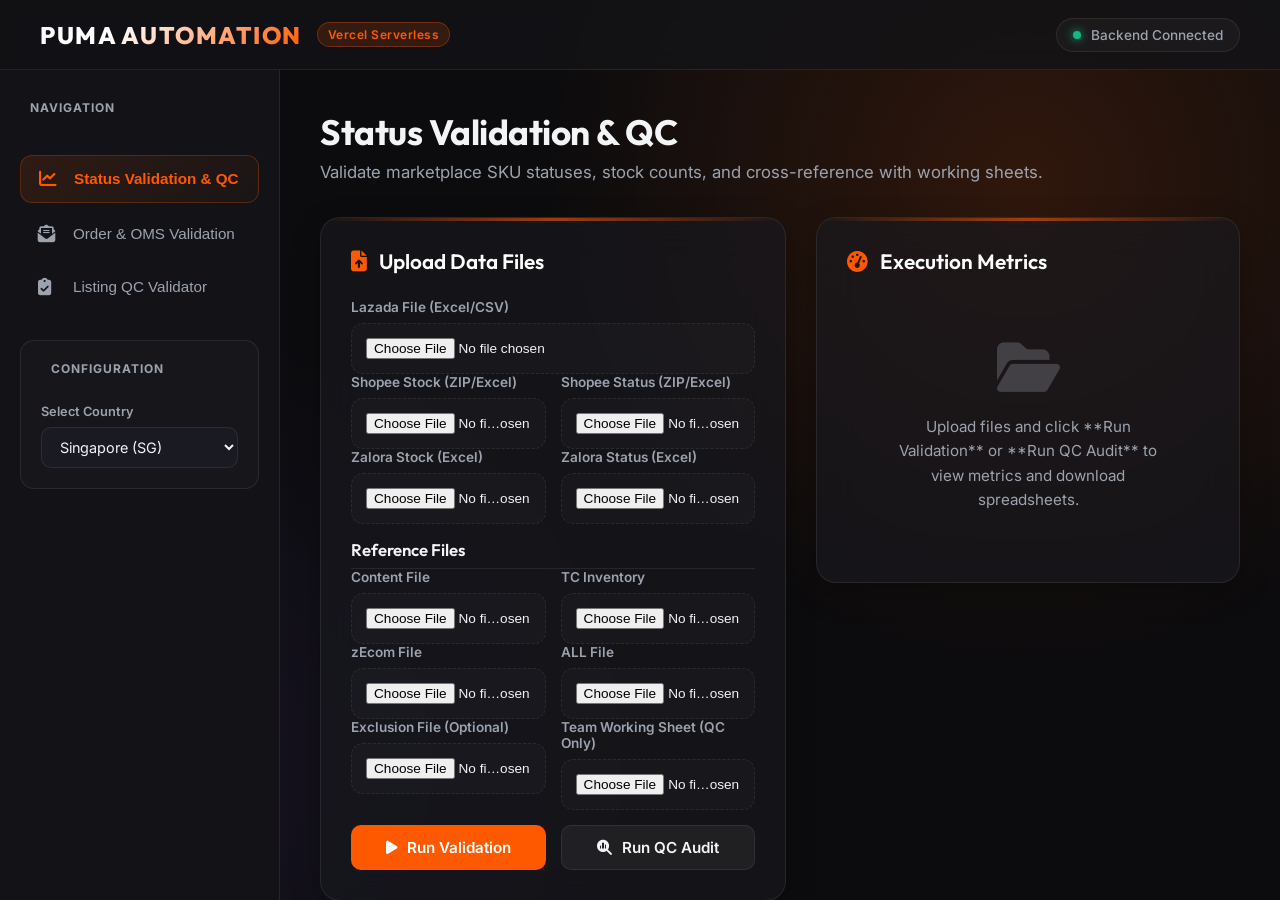
==== public/index.html @ 1d5748f5 "Add files via upload" ====
<!DOCTYPE html>
<html lang="en">
<head>
    <meta charset="UTF-8">
    <meta name="viewport" content="width=device-width, initial-scale=1.0">
    <title>PUMA Automation Suite</title>
    <link rel="stylesheet" href="styles.css">
    <link href="https://fonts.googleapis.com/css2?family=Inter:wght@300;400;500;600;700;800&family=Outfit:wght@400;500;600;700;800&display=swap" rel="stylesheet">
    <link rel="stylesheet" href="https://cdnjs.cloudflare.com/ajax/libs/font-awesome/6.4.0/css/all.min.css">
</head>
<body>
    <div class="glass-bg"></div>
    
    <!-- Top Header -->
    <header class="main-header">
        <div class="logo-area">
            <span class="logo-text">PUMA AUTOMATION</span>
            <span class="badge">Vercel Serverless</span>
        </div>
        <div class="header-status">
            <span class="status-indicator online"></span>
            <span class="status-text">Backend Connected</span>
        </div>
    </header>

    <!-- App Container -->
    <div class="app-container">
        
        <!-- Sidebar Navigation -->
        <aside class="sidebar">
            <div class="sidebar-section-title">Navigation</div>
            <nav class="nav-tabs">
                <button class="nav-btn active" data-tab="status-validation-tab">
                    <i class="fa-solid fa-chart-line"></i>
                    <span>Status Validation & QC</span>
                </button>
                <button class="nav-btn" data-tab="order-validation-tab">
                    <i class="fa-solid fa-envelope-open-text"></i>
                    <span>Order & OMS Validation</span>
                </button>
                <button class="nav-btn" data-tab="listing-qc-tab">
                    <i class="fa-solid fa-clipboard-check"></i>
                    <span>Listing QC Validator</span>
                </button>
            </nav>
            
            <!-- Sidebar configs contextually inserted by JS -->
            <div class="sidebar-context" id="sidebar-context-area">
                <!-- Status Validation Sidebar Config -->
                <div class="context-panel" id="status-validation-config">
                    <div class="sidebar-section-title">Configuration</div>
                    <div class="form-group">
                        <label for="status-country">Select Country</label>
                        <select id="status-country" class="form-select">
                            <option value="SG">Singapore (SG)</option>
                            <option value="MY">Malaysia (MY)</option>
                            <option value="PH">Philippines (PH)</option>
                        </select>
                    </div>
                </div>

                <!-- Order Validation Sidebar Config -->
                <div class="context-panel hidden" id="order-validation-config">
                    <div class="sidebar-section-title">Configuration</div>
                    <div class="form-group">
                        <label>SLA Report Source</label>
                        <div class="radio-group">
                            <label class="radio-label">
                                <input type="radio" name="pending_source" value="Upload File" checked>
                                <span>Upload File</span>
                            </label>
                            <label class="radio-label">
                                <input type="radio" name="pending_source" value="Google Sheet Link">
                                <span>Google Sheet URL</span>
                            </label>
                        </div>
                    </div>
                    <div class="form-group hidden" id="gsheet-url-group">
                        <label for="order-gsheet-url">Google Sheet URL</label>
                        <input type="text" id="order-gsheet-url" class="form-input" placeholder="https://docs.google.com/spreadsheets/d/...">
                    </div>
                </div>

                <!-- Listing QC Sidebar Config -->
                <div class="context-panel hidden" id="listing-qc-config">
                    <div class="sidebar-section-title">Configuration</div>
                    <div class="form-group">
                        <label for="lqc-channel">Marketplace Channel</label>
                        <select id="lqc-channel" class="form-select">
                            <option value="Shopee PH">Shopee PH</option>
                            <option value="Lazada SG">Lazada SG</option>
                            <option value="Lazada MY">Lazada MY</option>
                            <option value="Lazada PH">Lazada PH</option>
                            <option value="Shopee SG">Shopee SG</option>
                            <option value="Shopee MY">Shopee MY</option>
                            <option value="Zalora SG">Zalora SG</option>
                            <option value="Zalora MY">Zalora MY</option>
                            <option value="Zalora PH">Zalora PH</option>
                            <option value="TikTok MY">TikTok MY</option>
                        </select>
                    </div>
                    <div class="form-group">
                        <label for="lqc-stage">QC Process Stage</label>
                        <select id="lqc-stage" class="form-select">
                            <option value="Internal QC">Internal QC</option>
                            <option value="Post QC">Post QC</option>
                        </select>
                    </div>
                </div>
            </div>
        </aside>

        <!-- Main Display Content Area -->
        <main class="main-content">
            
            <!-- ================= STATUS VALIDATION TAB ================= -->
            <section class="tab-content" id="status-validation-tab">
                <div class="page-header">
                    <h1>Status Validation & QC</h1>
                    <p>Validate marketplace SKU statuses, stock counts, and cross-reference with working sheets.</p>
                </div>
                
                <div class="card-grid">
                    <!-- Column 1: File Uploaders -->
                    <div class="glass-card">
                        <h2 class="card-title"><i class="fa-solid fa-file-arrow-up"></i> Upload Data Files</h2>
                        <form id="status-val-form" class="upload-form">
                            <!-- Lazada -->
                            <div class="file-uploader-box">
                                <label class="file-label">Lazada File (Excel/CSV)</label>
                                <input type="file" id="sv-laz" class="file-input">
                            </div>
                            
                            <!-- Shopee -->
                            <div class="file-uploader-grid">
                                <div class="file-uploader-box">
                                    <label class="file-label">Shopee Stock (ZIP/Excel)</label>
                                    <input type="file" id="sv-sh-stk" class="file-input">
                                </div>
                                <div class="file-uploader-box">
                                    <label class="file-label">Shopee Status (ZIP/Excel)</label>
                                    <input type="file" id="sv-sh-sts" class="file-input">
                                </div>
                            </div>

                            <!-- Zalora -->
                            <div class="file-uploader-grid">
                                <div class="file-uploader-box">
                                    <label class="file-label">Zalora Stock (Excel)</label>
                                    <input type="file" id="sv-zal-stk" class="file-input">
                                </div>
                                <div class="file-uploader-box">
                                    <label class="file-label">Zalora Status (Excel)</label>
                                    <input type="file" id="sv-zal-sts" class="file-input">
                                </div>
                            </div>

                            <!-- TikTok (Only displayed if MY selected, handled by JS) -->
                            <div class="file-uploader-grid hidden" id="sv-tiktok-uploaders">
                                <div class="file-uploader-box">
                                    <label class="file-label">TikTok Active (Excel)</label>
                                    <input type="file" id="sv-tt-act" class="file-input">
                                </div>
                                <div class="file-uploader-box">
                                    <label class="file-label">TikTok Inactive (Excel)</label>
                                    <input type="file" id="sv-tt-ina" class="file-input">
                                </div>
                            </div>

                            <!-- Reference Files -->
                            <h3 class="section-subtitle">Reference Files</h3>
                            <div class="file-uploader-grid">
                                <div class="file-uploader-box">
                                    <label class="file-label">Content File</label>
                                    <input type="file" id="sv-cnt" class="file-input">
                                </div>
                                <div class="file-uploader-box">
                                    <label class="file-label">TC Inventory</label>
                                    <input type="file" id="sv-tc" class="file-input">
                                </div>
                            </div>
                            <div class="file-uploader-grid">
                                <div class="file-uploader-box">
                                    <label class="file-label">zEcom File</label>
                                    <input type="file" id="sv-zec" class="file-input">
                                </div>
                                <div class="file-uploader-box">
                                    <label class="file-label">ALL File</label>
                                    <input type="file" id="sv-alf" class="file-input">
                                </div>
                            </div>
                            <div class="file-uploader-grid">
                                <div class="file-uploader-box">
                                    <label class="file-label">Exclusion File (Optional)</label>
                                    <input type="file" id="sv-excl" class="file-input">
                                </div>
                                <div class="file-uploader-box">
                                    <label class="file-label">Team Working Sheet (QC Only)</label>
                                    <input type="file" id="sv-working" class="file-input">
                                </div>
                            </div>

                            <!-- Action Buttons -->
                            <div class="action-btn-row">
                                <button type="button" id="sv-run-validation-btn" class="btn primary-btn"><i class="fa-solid fa-play"></i> Run Validation</button>
                                <button type="button" id="sv-run-qc-btn" class="btn secondary-btn"><i class="fa-solid fa-magnifying-glass-chart"></i> Run QC Audit</button>
                            </div>
                        </form>
                    </div>

                    <!-- Column 2: Dashboard Results -->
                    <div class="glass-card flex-column">
                        <h2 class="card-title"><i class="fa-solid fa-gauge-high"></i> Execution Metrics</h2>
                        
                        <!-- Initial Info -->
                        <div id="sv-initial-info" class="empty-state">
                            <i class="fa-solid fa-folder-open empty-icon"></i>
                            <p>Upload files and click **Run Validation** or **Run QC Audit** to view metrics and download spreadsheets.</p>
                        </div>

                        <!-- Loading Indicator -->
                        <div id="sv-loading" class="loading-state hidden">
                            <div class="spinner"></div>
                            <p id="sv-loading-msg">Processing data and generating report...</p>
                            <span class="warning-tip">Takes up to 15s depending on file sizes.</span>
                        </div>

                        <!-- Metrics Content (Status Validation) -->
                        <div id="sv-metrics-results" class="hidden">
                            <div class="metrics-grid">
                                <div class="metric-card metric-total">
                                    <div class="metric-title">Total SKUs Checked</div>
                                    <div class="metric-value" id="sv-val-total">0</div>
                                </div>
                                <div class="metric-card metric-passed">
                                    <div class="metric-title">Active SKUs</div>
                                    <div class="metric-value" id="sv-val-active">0</div>
                                </div>
                                <div class="metric-card metric-mismatch">
                                    <div class="metric-title">Inactive SKUs</div>
                                    <div class="metric-value" id="sv-val-inactive">0</div>
                                </div>
                                <div class="metric-card metric-warnings">
                                    <div class="metric-title">True Checks</div>
                                    <div class="metric-value" id="sv-val-true">0</div>
                                </div>
                            </div>
                            
                            <div class="download-box">
                                <h3 class="box-title">Validation Output Ready</h3>
                                <button id="sv-download-report-btn" class="btn download-btn"><i class="fa-solid fa-file-excel"></i> Download Excel Report</button>
                            </div>
                            
                            <h3 class="section-subtitle">Dataset Preview (First 15 Rows)</h3>
                            <div class="table-container">
                                <table class="data-table" id="sv-preview-table">
                                    <!-- Populated by JS -->
                                </table>
                            </div>
                        </div>

                        <!-- Metrics Content (QC Audit) -->
                        <div id="sv-qc-results" class="hidden">
                            <div class="metrics-grid">
                                <div class="metric-card metric-total">
                                    <div class="metric-title">Rows Audited</div>
                                    <div class="metric-value" id="sv-qc-total">0</div>
                                </div>
                                <div class="metric-card metric-mismatch">
                                    <div class="metric-title">Mismatches</div>
                                    <div class="metric-value" id="sv-qc-mismatch">0</div>
                                </div>
                                <div class="metric-card metric-warnings">
                                    <div class="metric-title">Missing Rows</div>
                                    <div class="metric-value" id="sv-qc-missing">0</div>
                                </div>
                                <div class="metric-card metric-passed">
                                    <div class="metric-title">Extra Rows</div>
                                    <div class="metric-value" id="sv-qc-extra">0</div>
                                </div>
                            </div>

                            <div class="download-box">
                                <h3 class="box-title">QC Audit Report Output</h3>
                                <button id="sv-download-qc-btn" class="btn download-btn"><i class="fa-solid fa-file-excel"></i> Download QC Audit Report</button>
                            </div>

                            <div id="qc-alert-area"></div>
                        </div>
                    </div>
                </div>
            </section>

            <!-- ================= ORDER & OMS VALIDATION TAB ================= -->
            <section class="tab-content hidden" id="order-validation-tab">
                <div class="page-header">
                    <h1>Order Pending SLA & OMS Validation</h1>
                    <p>Cross-check daily SLA reports against TC Inventory and OMS Sales files. Email discrepancies directly to sellers.</p>
                </div>

                <div class="card-grid">
                    <!-- Form inputs -->
                    <div class="glass-card">
                        <h2 class="card-title"><i class="fa-solid fa-file-invoice"></i> Upload Reports</h2>
                        <form id="order-val-form" class="upload-form">
                            <!-- Pending order SLA -->
                            <div class="file-uploader-box" id="order-pending-file-group">
                                <label class="file-label">1. Pending Order Report (SLA)</label>
                                <input type="file" id="ov-pending" class="file-input">
                            </div>

                            <div class="file-uploader-box">
                                <label class="file-label">2. TC Report (All File)</label>
                                <input type="file" id="ov-tc" class="file-input">
                            </div>

                            <div class="file-uploader-box">
                                <label class="file-label">3. OMS Report (Sales Order File)</label>
                                <input type="file" id="ov-oms" class="file-input">
                            </div>

                            <div class="file-uploader-box">
                                <label class="file-label">4. Seller Contact List (Optional)</label>
                                <input type="file" id="ov-contacts" class="file-input">
                            </div>

                            <!-- Run button -->
                            <button type="button" id="ov-run-btn" class="btn primary-btn full-width"><i class="fa-solid fa-play"></i> Run Order Validation</button>
                            
                            <!-- SMTP Expandable Details -->
                            <div class="smtp-collapsible">
                                <div class="smtp-header" id="smtp-toggle">
                                    <span><i class="fa-solid fa-envelope"></i> SMTP Mail Server Settings</span>
                                    <i class="fa-solid fa-chevron-down arrow"></i>
                                </div>
                                <div class="smtp-body hidden" id="smtp-body-area">
                                    <div class="form-group-grid">
                                        <div class="form-group">
                                            <label for="smtp-host">SMTP Host</label>
                                            <input type="text" id="smtp-host" class="form-input" placeholder="smtp.gmail.com">
                                        </div>
                                        <div class="form-group">
                                            <label for="smtp-port">Port</label>
                                            <input type="number" id="smtp-port" class="form-input" value="587">
                                        </div>
                                    </div>
                                    <div class="form-group-grid">
                                        <div class="form-group">
                                            <label for="smtp-user">Username (Email)</label>
                                            <input type="email" id="smtp-user" class="form-input" placeholder="user@gmail.com">
                                        </div>
                                        <div class="form-group">
                                            <label for="smtp-pass">Password</label>
                                            <input type="password" id="smtp-pass" class="form-input" placeholder="••••••••••••">
                                        </div>
                                    </div>
                                    <div class="form-group">
                                        <label for="smtp-sender">Sender Email</label>
                                        <input type="email" id="smtp-sender" class="form-input" placeholder="sender@gmail.com">
                                    </div>
                                    <div class="form-group checkbox-row">
                                        <input type="checkbox" id="smtp-tls" checked>
                                        <label for="smtp-tls">Use TLS Connection</label>
                                    </div>
                                    <button type="button" id="smtp-test-btn" class="btn secondary-btn full-width">Test Connection</button>
                                </div>
                            </div>
                        </form>
                    </div>

                    <!-- Metrics and Actions -->
                    <div class="glass-card flex-column">
                        <h2 class="card-title"><i class="fa-solid fa-square-poll-vertical"></i> Validation Dashboard</h2>

                        <!-- Initial Info -->
                        <div id="ov-initial-info" class="empty-state">
                            <i class="fa-solid fa-envelope-open empty-icon"></i>
                            <p>Upload files and click **Run Order Validation** to generate discrepancy reports and email tools.</p>
                        </div>

                        <!-- Loading -->
                        <div id="ov-loading" class="loading-state hidden">
                            <div class="spinner"></div>
                            <p>Matching order IDs and syncing reports...</p>
                        </div>

                        <!-- Results Dashboard -->
                        <div id="ov-results-area" class="hidden">
                            <div class="metrics-grid metrics-5">
                                <div class="metric-card metric-total">
                                    <div class="metric-title">Pending Orders</div>
                                    <div class="metric-value" id="ov-total">0</div>
                                </div>
                                <div class="metric-card metric-passed">
                                    <div class="metric-title">Pushed (OMS)</div>
                                    <div class="metric-value" id="ov-pushed">0</div>
                                </div>
                                <div class="metric-card metric-mismatch">
                                    <div class="metric-title">Not Pushed</div>
                                    <div class="metric-value" id="ov-notpushed">0</div>
                                </div>
                                <div class="metric-card metric-warnings">
                                    <div class="metric-title">Unpaid</div>
                                    <div class="metric-value" id="ov-unpaid">0</div>
                                </div>
                                <div class="metric-card metric-mismatch border-red">
                                    <div class="metric-title">Discrepancies</div>
                                    <div class="metric-value text-red" id="ov-disc">0</div>
                                </div>
                            </div>

                            <div class="download-box">
                                <h3 class="box-title">Order Enrichment Excel Ready</h3>
                                <button id="ov-download-btn" class="btn download-btn"><i class="fa-solid fa-file-excel"></i> Download Excel Validation File</button>
                            </div>

                            <!-- Discrepancies Table -->
                            <h3 class="section-subtitle">OMS Discrepancies Preview</h3>
                            <div class="table-container small-height">
                                <table class="data-table" id="ov-disc-table">
                                    <!-- JS populated -->
                                </table>
                            </div>

                            <!-- Seller Email Panel -->
                            <h3 class="section-subtitle"><i class="fa-solid fa-share-nodes"></i> Seller Email Communication</h3>
                            <div class="email-control-header">
                                <button id="email-all-btn" class="btn secondary-btn"><i class="fa-solid fa-paper-plane"></i> Email All Sellers</button>
                            </div>
                            <div class="seller-list" id="seller-list-area">
                                <!-- JS items -->
                            </div>
                        </div>
                    </div>
                </div>
            </section>

            <!-- ================= LISTING QC TAB ================= -->
            <section class="tab-content hidden" id="listing-qc-tab">
                <div class="page-header">
                    <h1>Listing QC Validator</h1>
                    <p>Automated pre-listing quality checks and post-listing store sync analysis.</p>
                </div>

                <div class="card-grid">
                    <!-- Files configuration -->
                    <div class="glass-card">
                        <h2 class="card-title"><i class="fa-solid fa-list-check"></i> QC Parameters</h2>
                        <form id="lqc-form" class="upload-form">
                            
                            <h3 class="section-subtitle">Reference Files</h3>
                            <div class="file-uploader-box">
                                <label class="file-label">Upload Content File (EAN/Size Refs)</label>
                                <input type="file" id="lqc-ref-content" class="file-input">
                            </div>
                            <div class="file-uploader-box">
                                <label class="file-label">Upload zEcom File (Ecom Status/Price Refs)</label>
                                <input type="file" id="lqc-ref-zecom" class="file-input">
                            </div>

                            <h3 class="section-subtitle">Target Sheets</h3>
                            <div class="file-uploader-box">
                                <label class="file-label">Upload Target Listing Sheets (Multifile)</label>
                                <input type="file" id="lqc-targets" class="file-input" multiple>
                            </div>

                            <!-- Gsheet Links -->
                            <div class="form-group">
                                <label for="lqc-gsheets">Google Sheet URL Inputs (One per line)</label>
                                <textarea id="lqc-gsheets" class="form-input textarea-small" placeholder="https://docs.google.com/spreadsheets/d/..."></textarea>
                            </div>

                            <!-- Post QC specific fields -->
                            <div id="lqc-post-qc-files" class="hidden">
                                <h3 class="section-subtitle">Post QC Live Marketplace Reports</h3>
                                <div class="file-uploader-box">
                                    <label class="file-label">Upload Live Reports (ZIP/Excel)</label>
                                    <input type="file" id="lqc-live-reports" class="file-input" multiple>
                                </div>
                            </div>

                            <div class="collapsible-section">
                                <div class="collapsible-header" id="lqc-advanced-toggle">
                                    <span>Advanced Parameters</span>
                                    <i class="fa-solid fa-chevron-down arrow"></i>
                                </div>
                                <div class="collapsible-body hidden" id="lqc-advanced-body">
                                    <div class="form-group">
                                        <label for="lqc-genders">Allowed Genders</label>
                                        <input type="text" id="lqc-genders" class="form-input" value="men, women, unisex, kids, infant">
                                    </div>
                                    <div class="form-group">
                                        <label for="lqc-statuses">Allowed Ecom Statuses</label>
                                        <input type="text" id="lqc-statuses" class="form-input" value="active, inactive, draft">
                                    </div>
                                    <div class="form-group checkbox-row">
                                        <input type="checkbox" id="lqc-images-check">
                                        <label for="lqc-images-check">Run Live HTTP Image Check</label>
                                    </div>
                                </div>
                            </div>

                            <button type="button" id="lqc-run-btn" class="btn primary-btn full-width"><i class="fa-solid fa-play"></i> Run QC Validation</button>
                        </form>
                    </div>

                    <!-- QC Results Panel -->
                    <div class="glass-card flex-column">
                        <h2 class="card-title"><i class="fa-solid fa-file-shield"></i> Validation Dashboard</h2>

                        <!-- Empty State -->
                        <div id="lqc-initial-info" class="empty-state">
                            <i class="fa-solid fa-shield empty-icon"></i>
                            <p>Upload sheets and click **Run QC Validation** to generate compliance reports.</p>
                        </div>

                        <!-- Loading state -->
                        <div id="lqc-loading" class="loading-state hidden">
                            <div class="spinner"></div>
                            <p>Executing listing audit and parsing size references...</p>
                        </div>

                        <!-- Results content -->
                        <div id="lqc-results-area" class="hidden">
                            <div class="metrics-grid">
                                <div class="metric-card metric-total">
                                    <div class="metric-title">Total Audited Rows</div>
                                    <div class="metric-value" id="lqc-total">0</div>
                                </div>
                                <div class="metric-card metric-passed">
                                    <div class="metric-title">Unique SKUs</div>
                                    <div class="metric-value" id="lqc-skus">0</div>
                                </div>
                                <div class="metric-card metric-warnings">
                                    <div class="metric-title">Unique Articles</div>
                                    <div class="metric-value" id="lqc-articles">0</div>
                                </div>
                                <div class="metric-card metric-mismatch">
                                    <div class="metric-title">Exceptions Flagged</div>
                                    <div class="metric-value" id="lqc-exceptions">0</div>
                                </div>
                            </div>

                            <div class="download-box">
                                <h3 class="box-title">QC Report Ready</h3>
                                <button id="lqc-download-btn" class="btn download-btn"><i class="fa-solid fa-file-excel"></i> Download Excel QC Report</button>
                            </div>

                            <!-- QC Checklist -->
                            <h3 class="section-subtitle">QC Checklist Audit</h3>
                            <div class="table-container small-height">
                                <table class="qc-checklist-table">
                                    <thead>
                                        <tr>
                                            <th>Check Name</th>
                                            <th>Target Condition</th>
                                            <th>Actual Status</th>
                                            <th style="text-align: center;">Result</th>
                                        </tr>
                                    </thead>
                                    <tbody>
                                        <tr>
                                            <td>zEcom Status Check</td>
                                            <td>Should be 'Yes' for all articles</td>
                                            <td id="qc-chk-zecom-text">N/A</td>
                                            <td style="text-align: center;" id="qc-chk-zecom-res">-</td>
                                        </tr>
                                        <tr>
                                            <td>Launch Date Check</td>
                                            <td>Should not be in the future</td>
                                            <td id="qc-chk-launch-text">N/A</td>
                                            <td style="text-align: center;" id="qc-chk-launch-res">-</td>
                                        </tr>
                                        <tr>
                                            <td>Gender Mismatch Check</td>
                                            <td>Matches Content file gender reference</td>
                                            <td id="qc-chk-gender-text">N/A</td>
                                            <td style="text-align: center;" id="qc-chk-gender-res">-</td>
                                        </tr>
                                        <tr>
                                            <td>Color Name Check</td>
                                            <td>Matches Content file Color Name reference</td>
                                            <td id="qc-chk-color-text">N/A</td>
                                            <td style="text-align: center;" id="qc-chk-color-res">-</td>
                                        </tr>
                                        <tr>
                                            <td>Size Check</td>
                                            <td>Matches Content size (UK/US/Rus) reference</td>
                                            <td id="qc-chk-size-text">N/A</td>
                                            <td style="text-align: center;" id="qc-chk-size-res">-</td>
                                        </tr>
                                        <tr>
                                            <td>Price Check</td>
                                            <td>Matches zEcom RRP reference price</td>
                                            <td id="qc-chk-price-text">N/A</td>
                                            <td style="text-align: center;" id="qc-chk-price-res">-</td>
                                        </tr>
                                        <tr>
                                            <td>Quantity Check</td>
                                            <td>Quantity must be exactly 0 for all items</td>
                                            <td id="qc-chk-qty-text">N/A</td>
                                            <td style="text-align: center;" id="qc-chk-qty-res">-</td>
                                        </tr>
                                    </tbody>
                                </table>
                            </div>

                            <!-- Live Listing Sync Audit (Post QC only) -->
                            <div id="lqc-sync-audit-section" class="hidden">
                                <h3 class="section-subtitle"><i class="fa-solid fa-arrows-rotate"></i> Live Store Listing Sync Audit</h3>
                                <div class="action-btn-row">
                                    <button type="button" id="lqc-run-sync-btn" class="btn primary-btn"><i class="fa-solid fa-play"></i> Execute Comparison Audit</button>
                                </div>

                                <div id="lqc-sync-loading" class="loading-state hidden">
                                    <div class="spinner"></div>
                                    <p>Comparing listings variants to live store indexes...</p>
                                </div>

                                <div id="lqc-sync-results" class="hidden">
                                    <div class="metrics-grid">
                                        <div class="metric-card" style="border-top-color: #00c5c8;">
                                            <div class="metric-title" style="color: #00c5c8;">Passed Matching</div>
                                            <div class="metric-value" id="lqc-sync-passed">0</div>
                                        </div>
                                        <div class="metric-card" style="border-top-color: #f87171;">
                                            <div class="metric-title" style="color: #f87171;">Price Mismatches</div>
                                            <div class="metric-value" id="lqc-sync-price-err">0</div>
                                        </div>
                                        <div class="metric-card" style="border-top-color: #fbbf24;">
                                            <div class="metric-title" style="color: #fbbf24;">Status Mismatches</div>
                                            <div class="metric-value" id="lqc-sync-status-err">0</div>
                                        </div>
                                        <div class="metric-card" style="border-top-color: #a78bfa;">
                                            <div class="metric-title" style="color: #a78bfa;">Stock Mismatches</div>
                                            <div class="metric-value" id="lqc-sync-stock-err">0</div>
                                        </div>
                                    </div>

                                    <div class="download-box">
                                        <h3 class="box-title">Live Comparison Audit Output</h3>
                                        <button id="lqc-sync-download-btn" class="btn download-btn"><i class="fa-solid fa-file-excel"></i> Download Sync Discrepancies Report</button>
                                    </div>

                                    <h3 class="section-subtitle">Sync Audit Mismatches</h3>
                                    <div class="table-container small-height">
                                        <table class="data-table" id="lqc-sync-mismatch-table">
                                            <!-- JS items -->
                                        </table>
                                    </div>
                                </div>
                            </div>
                        </div>
                    </div>
                </div>
            </section>
        </main>
    </div>

    <script src="app.js"></script>
</body>
</html>
---- public/styles.css ----
/* PUMA AUTOMATION SUITE PREMIUM DARK STYLING */

:root {
    --bg-main: #0c0c0e;
    --bg-sidebar: #131317;
    --bg-card: rgba(25, 25, 32, 0.65);
    --border-color: rgba(255, 255, 255, 0.08);
    --text-main: #f3f4f6;
    --text-muted: #9ca3af;
    --primary-color: #ff5900; /* PUMA ORANGE */
    --primary-hover: #ff7224;
    --accent-glow: rgba(255, 89, 0, 0.15);
    
    --green-bg: rgba(16, 185, 129, 0.1);
    --green-text: #34d399;
    --green-border: rgba(16, 185, 129, 0.2);
    
    --red-bg: rgba(239, 68, 68, 0.1);
    --red-text: #f87171;
    --red-border: rgba(239, 68, 68, 0.2);
    
    --yellow-bg: rgba(245, 158, 11, 0.1);
    --yellow-text: #fbbf24;
    --yellow-border: rgba(245, 158, 11, 0.2);
    
    --purple-bg: rgba(139, 92, 246, 0.1);
    --purple-text: #a78bfa;
    --purple-border: rgba(139, 92, 246, 0.2);
}

* {
    box-sizing: border-box;
    margin: 0;
    padding: 0;
}

body {
    background-color: var(--bg-main);
    color: var(--text-main);
    font-family: 'Inter', sans-serif;
    min-height: 100vh;
    overflow-x: hidden;
    position: relative;
}

/* Background Gradients and Grids */
.glass-bg {
    position: fixed;
    top: 0;
    left: 0;
    width: 100%;
    height: 100%;
    z-index: -1;
    background-image: 
        radial-gradient(circle at 80% 20%, var(--accent-glow) 0%, transparent 40%),
        radial-gradient(circle at 15% 85%, rgba(139, 92, 246, 0.08) 0%, transparent 35%);
    pointer-events: none;
}

/* Top Header */
.main-header {
    height: 70px;
    background-color: rgba(19, 19, 23, 0.85);
    backdrop-filter: blur(10px);
    border-bottom: 1px solid var(--border-color);
    display: flex;
    align-items: center;
    justify-content: space-between;
    padding: 0 40px;
    position: sticky;
    top: 0;
    z-index: 100;
}

.logo-area {
    display: flex;
    align-items: center;
    gap: 15px;
}

.logo-text {
    font-family: 'Outfit', sans-serif;
    font-size: 1.5rem;
    font-weight: 800;
    letter-spacing: 1.5px;
    background: linear-gradient(135deg, #ffffff 30%, var(--primary-color) 100%);
    -webkit-background-clip: text;
    -webkit-text-fill-color: transparent;
}

.badge {
    background-color: rgba(255, 89, 0, 0.15);
    border: 1px solid rgba(255, 89, 0, 0.3);
    color: var(--primary-color);
    padding: 4px 10px;
    border-radius: 20px;
    font-size: 0.75rem;
    font-weight: 600;
    letter-spacing: 0.5px;
}

.header-status {
    display: flex;
    align-items: center;
    gap: 10px;
    background-color: rgba(255, 255, 255, 0.03);
    border: 1px solid var(--border-color);
    padding: 8px 16px;
    border-radius: 30px;
}

.status-indicator {
    width: 8px;
    height: 8px;
    border-radius: 50%;
}

.status-indicator.online {
    background-color: #10b981;
    box-shadow: 0 0 10px #10b981;
}

.status-text {
    font-size: 0.85rem;
    font-weight: 500;
    color: var(--text-muted);
}

/* App Container and Grid Layout */
.app-container {
    display: grid;
    grid-template-columns: 280px 1fr;
    min-height: calc(100vh - 70px);
}

/* Sidebar Navigation */
.sidebar {
    background-color: var(--bg-sidebar);
    border-right: 1px solid var(--border-color);
    padding: 30px 20px;
    display: flex;
    flex-direction: column;
    gap: 30px;
}

.sidebar-section-title {
    font-size: 0.75rem;
    text-transform: uppercase;
    font-weight: 700;
    color: var(--text-muted);
    letter-spacing: 1px;
    margin-bottom: 10px;
    padding-left: 10px;
}

.nav-tabs {
    display: flex;
    flex-direction: column;
    gap: 8px;
}

.nav-btn {
    background: transparent;
    border: none;
    outline: none;
    color: var(--text-muted);
    display: flex;
    align-items: center;
    gap: 15px;
    padding: 14px 18px;
    border-radius: 12px;
    cursor: pointer;
    font-weight: 500;
    font-size: 0.95rem;
    transition: all 0.25s cubic-bezier(0.4, 0, 0.2, 1);
    text-align: left;
}

.nav-btn i {
    font-size: 1.1rem;
    width: 20px;
}

.nav-btn:hover {
    background-color: rgba(255, 255, 255, 0.03);
    color: var(--text-main);
}

.nav-btn.active {
    background: linear-gradient(135deg, rgba(255, 89, 0, 0.12) 0%, rgba(255, 89, 0, 0.03) 100%);
    border: 1px solid rgba(255, 89, 0, 0.25);
    color: var(--primary-color);
    font-weight: 600;
}

/* Sidebar configurations and inputs */
.context-panel {
    background-color: rgba(255, 255, 255, 0.02);
    border: 1px solid var(--border-color);
    border-radius: 14px;
    padding: 20px;
    display: flex;
    flex-direction: column;
    gap: 18px;
    animation: fadeIn 0.3s ease-out;
}

/* Form Styles */
.form-group {
    display: flex;
    flex-direction: column;
    gap: 8px;
}

label {
    font-size: 0.8rem;
    font-weight: 600;
    color: var(--text-muted);
}

.form-select, .form-input {
    background-color: #1a1a22;
    border: 1px solid var(--border-color);
    border-radius: 10px;
    color: var(--text-main);
    padding: 10px 14px;
    font-size: 0.9rem;
    outline: none;
    transition: border-color 0.2s;
    font-family: inherit;
}

.form-select:focus, .form-input:focus {
    border-color: var(--primary-color);
}

.textarea-small {
    min-height: 80px;
    resize: vertical;
}

.radio-group {
    display: flex;
    background-color: #1a1a22;
    border: 1px solid var(--border-color);
    border-radius: 10px;
    padding: 4px;
    gap: 4px;
}

.radio-label {
    flex: 1;
    position: relative;
    cursor: pointer;
    text-align: center;
    padding: 8px 0;
    font-size: 0.85rem;
    font-weight: 500;
    border-radius: 8px;
    transition: all 0.2s;
}

.radio-label input {
    position: absolute;
    opacity: 0;
    cursor: pointer;
}

.radio-label span {
    color: var(--text-muted);
}

.radio-label input:checked ~ span {
    color: var(--text-main);
    font-weight: 600;
}

.radio-label:has(input:checked) {
    background-color: rgba(255, 89, 0, 0.15);
    border: 1px solid rgba(255, 89, 0, 0.2);
}

/* Main content and Page headers */
.main-content {
    padding: 40px;
    overflow-y: auto;
    max-height: calc(100vh - 70px);
}

.page-header {
    margin-bottom: 35px;
}

.page-header h1 {
    font-family: 'Outfit', sans-serif;
    font-size: 2.2rem;
    font-weight: 700;
    margin-bottom: 8px;
    letter-spacing: -0.5px;
}

.page-header p {
    color: var(--text-muted);
    font-size: 1.05rem;
    font-weight: 400;
}

/* Cards Grid layout */
.card-grid {
    display: grid;
    grid-template-columns: 1.1fr 1fr;
    gap: 30px;
    align-items: start;
}

.glass-card {
    background-color: var(--bg-card);
    backdrop-filter: blur(20px);
    border: 1px solid var(--border-color);
    border-radius: 20px;
    padding: 30px;
    box-shadow: 0 10px 30px rgba(0, 0, 0, 0.25);
    display: flex;
    flex-direction: column;
    gap: 25px;
    position: relative;
    overflow: hidden;
}

.glass-card::before {
    content: '';
    position: absolute;
    top: 0;
    left: 0;
    width: 100%;
    height: 3px;
    background: linear-gradient(90deg, transparent, var(--primary-color), transparent);
    opacity: 0.6;
}

.card-title {
    font-family: 'Outfit', sans-serif;
    font-size: 1.3rem;
    font-weight: 600;
    display: flex;
    align-items: center;
    gap: 12px;
    color: #ffffff;
}

.card-title i {
    color: var(--primary-color);
}

.flex-column {
    display: flex;
    flex-direction: column;
}

/* Uploader boxes */
.file-uploader-box {
    display: flex;
    flex-direction: column;
    gap: 8px;
}

.file-label {
    font-size: 0.85rem;
    font-weight: 600;
    color: var(--text-muted);
}

.file-input {
    background-color: rgba(255, 255, 255, 0.02);
    border: 1px dashed var(--border-color);
    border-radius: 12px;
    color: var(--text-main);
    padding: 14px;
    font-size: 0.85rem;
    cursor: pointer;
    width: 100%;
    outline: none;
    transition: all 0.2s;
}

.file-input:hover {
    border-color: rgba(255, 89, 0, 0.4);
    background-color: rgba(255, 89, 0, 0.01);
}

.file-uploader-grid {
    display: grid;
    grid-template-columns: 1fr 1fr;
    gap: 15px;
}

.section-subtitle {
    font-family: 'Outfit', sans-serif;
    font-size: 1.05rem;
    font-weight: 600;
    border-bottom: 1px solid var(--border-color);
    padding-bottom: 8px;
    margin-top: 15px;
    color: var(--text-main);
}

/* Buttons */
.btn {
    border: none;
    outline: none;
    border-radius: 10px;
    padding: 12px 24px;
    font-size: 0.95rem;
    font-weight: 600;
    cursor: pointer;
    display: flex;
    align-items: center;
    justify-content: center;
    gap: 10px;
    transition: all 0.2s;
    font-family: inherit;
}

.primary-btn {
    background-color: var(--primary-color);
    color: #ffffff;
}

.primary-btn:hover {
    background-color: var(--primary-hover);
    box-shadow: 0 0 15px rgba(255, 89, 0, 0.35);
    transform: translateY(-1px);
}

.secondary-btn {
    background-color: rgba(255, 255, 255, 0.05);
    color: var(--text-main);
    border: 1px solid var(--border-color);
}

.secondary-btn:hover {
    background-color: rgba(255, 255, 255, 0.08);
    border-color: rgba(255, 255, 255, 0.2);
}

.download-btn {
    background-color: var(--green-bg);
    border: 1px solid var(--green-border);
    color: var(--green-text);
    padding: 16px;
    width: 100%;
}

.download-btn:hover {
    background-color: rgba(16, 185, 129, 0.18);
    border-color: var(--green-text);
    box-shadow: 0 0 12px rgba(16, 185, 129, 0.2);
}

.full-width {
    width: 100%;
}

.action-btn-row {
    display: grid;
    grid-template-columns: 1fr 1fr;
    gap: 15px;
    margin-top: 15px;
}

/* Empty States and Loading animations */
.empty-state {
    flex: 1;
    display: flex;
    flex-direction: column;
    align-items: center;
    justify-content: center;
    text-align: center;
    padding: 40px;
    gap: 20px;
    color: var(--text-muted);
}

.empty-icon {
    font-size: 3.5rem;
    opacity: 0.3;
}

.empty-state p {
    font-size: 0.95rem;
    line-height: 1.6;
    max-width: 320px;
}

.loading-state {
    flex: 1;
    display: flex;
    flex-direction: column;
    align-items: center;
    justify-content: center;
    gap: 20px;
    padding: 40px;
}

.spinner {
    width: 50px;
    height: 50px;
    border: 3px solid rgba(255, 89, 0, 0.1);
    border-radius: 50%;
    border-top-color: var(--primary-color);
    animation: spin 1s linear infinite;
}

.loading-state p {
    font-weight: 500;
    font-size: 1rem;
}

.warning-tip {
    font-size: 0.8rem;
    color: var(--text-muted);
    background-color: rgba(255, 255, 255, 0.02);
    border: 1px solid var(--border-color);
    padding: 6px 12px;
    border-radius: 20px;
}

@keyframes spin {
    to { transform: rotate(360deg); }
}

/* Metrics Dashboard Cards */
.metrics-grid {
    display: grid;
    grid-template-columns: 1fr 1fr;
    gap: 15px;
    margin-bottom: 25px;
}

.metrics-5 {
    grid-template-columns: repeat(5, 1fr) !important;
}

.metric-card {
    background-color: rgba(255, 255, 255, 0.02);
    border: 1px solid var(--border-color);
    padding: 16px;
    border-radius: 12px;
    display: flex;
    flex-direction: column;
    gap: 8px;
}

.metric-title {
    font-size: 0.75rem;
    text-transform: uppercase;
    font-weight: 600;
    color: var(--text-muted);
    letter-spacing: 0.5px;
}

.metric-value {
    font-size: 1.6rem;
    font-weight: 700;
    font-family: 'Outfit', sans-serif;
}

.metric-total {
    border-left: 4px solid var(--primary-color);
}

.metric-passed {
    border-left: 4px solid var(--green-border);
    color: var(--green-text);
}

.metric-mismatch {
    border-left: 4px solid var(--red-border);
    color: var(--red-text);
}

.metric-warnings {
    border-left: 4px solid var(--yellow-border);
    color: var(--yellow-text);
}

.border-red {
    border-left: 4px solid var(--red-border) !important;
}

.text-red {
    color: var(--red-text) !important;
}

.download-box {
    background: linear-gradient(135deg, rgba(255, 255, 255, 0.02) 0%, rgba(255, 255, 255, 0.005) 100%);
    border: 1px solid var(--border-color);
    border-radius: 16px;
    padding: 20px;
    display: flex;
    flex-direction: column;
    gap: 15px;
    margin-bottom: 25px;
}

.box-title {
    font-size: 0.95rem;
    font-weight: 600;
    color: var(--text-main);
}

/* Tables */
.table-container {
    border: 1px solid var(--border-color);
    border-radius: 12px;
    overflow: auto;
    background-color: rgba(0, 0, 0, 0.15);
    max-height: 350px;
}

.small-height {
    max-height: 220px !important;
}

.data-table {
    width: 100%;
    border-collapse: collapse;
    font-size: 0.8rem;
    text-align: left;
}

.data-table th, .data-table td {
    padding: 10px 14px;
    border-bottom: 1px solid var(--border-color);
}

.data-table th {
    background-color: rgba(255, 255, 255, 0.03);
    color: var(--text-muted);
    font-weight: 600;
    position: sticky;
    top: 0;
    z-index: 10;
}

.data-table tbody tr:hover {
    background-color: rgba(255, 255, 255, 0.01);
}

/* Custom Checklist Table */
.qc-checklist-table {
    width: 100%;
    border-collapse: collapse;
    font-size: 0.85rem;
    text-align: left;
}

.qc-checklist-table th, .qc-checklist-table td {
    padding: 12px 16px;
    border-bottom: 1px solid var(--border-color);
}

.qc-checklist-table th {
    background-color: rgba(255, 255, 255, 0.03);
    color: var(--text-muted);
    font-weight: 600;
}

.qc-badge {
    font-size: 0.75rem;
    font-weight: 600;
    padding: 4px 10px;
    border-radius: 12px;
    display: inline-block;
}

.qc-badge.ok {
    background-color: var(--green-bg);
    border: 1px solid var(--green-border);
    color: var(--green-text);
}

.qc-badge.err {
    background-color: var(--red-bg);
    border: 1px solid var(--red-border);
    color: var(--red-text);
}

/* Collapsibles and SMTP Options */
.smtp-collapsible {
    border: 1px solid var(--border-color);
    border-radius: 12px;
    overflow: hidden;
    background-color: rgba(255, 255, 255, 0.01);
    margin-top: 15px;
}

.smtp-header {
    display: flex;
    align-items: center;
    justify-content: space-between;
    padding: 14px 18px;
    cursor: pointer;
    font-size: 0.85rem;
    font-weight: 600;
    color: var(--text-muted);
    user-select: none;
}

.smtp-header i.arrow {
    font-size: 0.8rem;
    transition: transform 0.2s;
}

.smtp-header i.arrow.active {
    transform: rotate(180deg);
}

.smtp-body {
    padding: 18px;
    border-top: 1px solid var(--border-color);
    display: flex;
    flex-direction: column;
    gap: 15px;
    background-color: rgba(0, 0, 0, 0.1);
    animation: slideDown 0.2s ease-out;
}

.form-group-grid {
    display: grid;
    grid-template-columns: 1fr 1fr;
    gap: 15px;
}

.checkbox-row {
    flex-direction: row !important;
    align-items: center;
    gap: 10px;
    margin: 5px 0;
}

.checkbox-row input {
    cursor: pointer;
    width: 16px;
    height: 16px;
}

/* Listing QC Advanced collapsible */
.collapsible-section {
    border: 1px solid var(--border-color);
    border-radius: 12px;
    overflow: hidden;
    background-color: rgba(255, 255, 255, 0.01);
}

.collapsible-header {
    display: flex;
    align-items: center;
    justify-content: space-between;
    padding: 12px 16px;
    cursor: pointer;
    font-size: 0.8rem;
    font-weight: 600;
    color: var(--text-muted);
}

.collapsible-header i.arrow.active {
    transform: rotate(180deg);
}

.collapsible-body {
    padding: 16px;
    border-top: 1px solid var(--border-color);
    display: flex;
    flex-direction: column;
    gap: 12px;
    background-color: rgba(0, 0, 0, 0.1);
}

/* Seller Email communication rows */
.email-control-header {
    display: flex;
    justify-content: flex-end;
    margin-bottom: 15px;
}

.seller-list {
    display: flex;
    flex-direction: column;
    gap: 10px;
    max-height: 250px;
    overflow-y: auto;
    border: 1px solid var(--border-color);
    border-radius: 12px;
    padding: 10px;
    background-color: rgba(0, 0, 0, 0.1);
}

.seller-item-row {
    display: grid;
    grid-template-columns: 2fr 1fr 3fr 1.5fr;
    align-items: center;
    gap: 15px;
    background-color: rgba(255, 255, 255, 0.02);
    border: 1px solid var(--border-color);
    border-radius: 8px;
    padding: 8px 12px;
}

.seller-name {
    font-weight: 600;
    font-size: 0.85rem;
}

.seller-count {
    color: var(--text-muted);
    font-size: 0.8rem;
}

.seller-email-input {
    background-color: #1a1a22;
    border: 1px solid var(--border-color);
    border-radius: 6px;
    color: var(--text-main);
    padding: 6px 10px;
    font-size: 0.8rem;
    outline: none;
    width: 100%;
}

.seller-email-input:focus {
    border-color: var(--primary-color);
}

.seller-send-btn {
    padding: 6px 12px;
    font-size: 0.8rem;
    font-weight: 600;
    height: 32px;
}

/* Alert dialog banners */
.alert-box {
    border-radius: 12px;
    padding: 14px 18px;
    display: flex;
    align-items: center;
    gap: 12px;
    font-size: 0.85rem;
    font-weight: 500;
    margin-top: 15px;
}

.alert-box.success {
    background-color: var(--green-bg);
    border: 1px solid var(--green-border);
    color: var(--green-text);
}

.alert-box.error {
    background-color: var(--red-bg);
    border: 1px solid var(--red-border);
    color: var(--red-text);
}

/* Helper Utilities */
.hidden {
    display: none !important;
}

@keyframes fadeIn {
    from { opacity: 0; transform: translateY(4px); }
    to { opacity: 1; transform: translateY(0); }
}

@keyframes slideDown {
    from { height: 0; opacity: 0; }
    to { height: auto; opacity: 1; }
}

/* Custom Scrollbars */
::-webkit-scrollbar {
    width: 6px;
    height: 6px;
}
::-webkit-scrollbar-track {
    background: transparent;
}
::-webkit-scrollbar-thumb {
    background: rgba(255, 255, 255, 0.1);
    border-radius: 10px;
}
::-webkit-scrollbar-thumb:hover {
    background: rgba(255, 89, 0, 0.4);
}
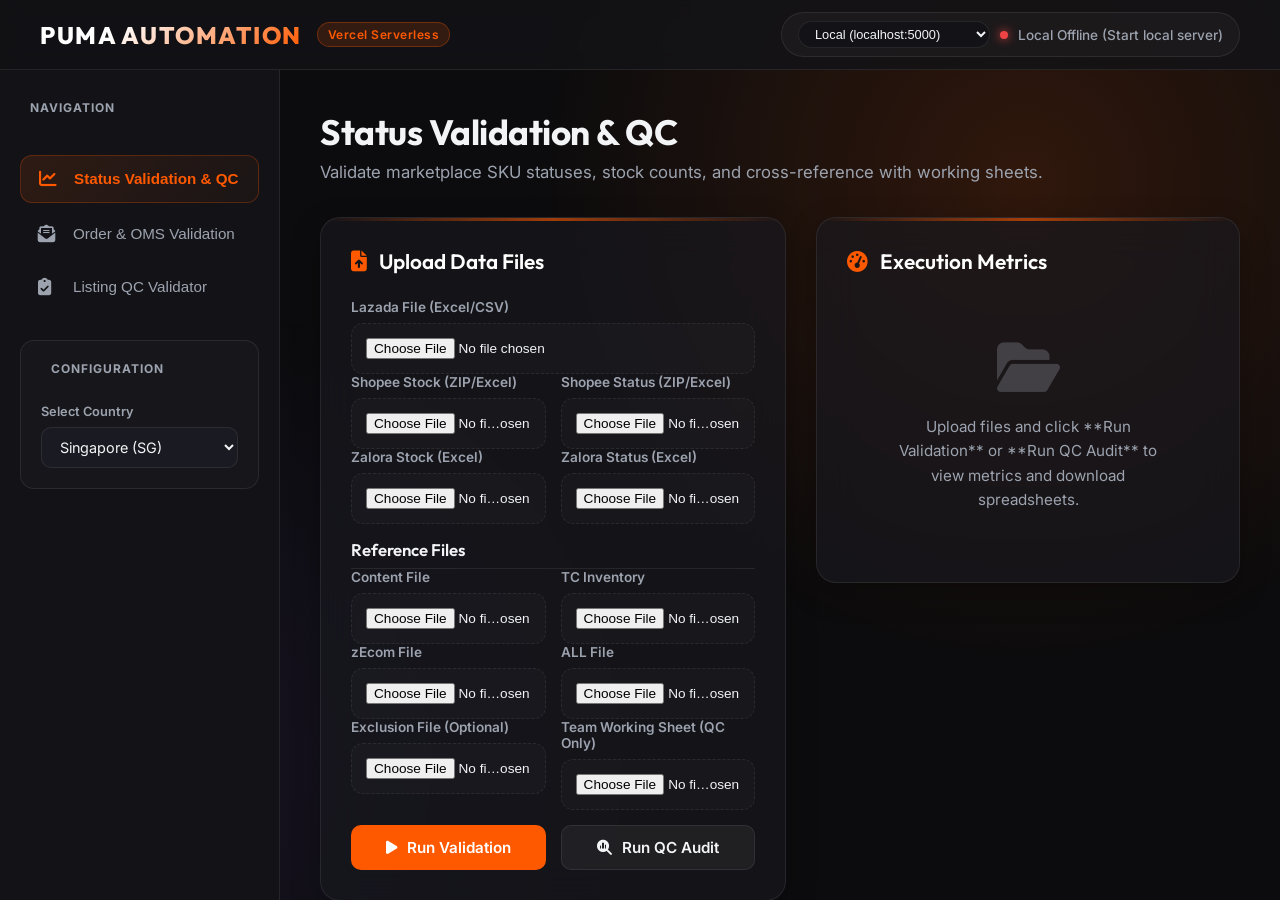
==== commit e444aa38: "Add backend selector to UI and clean up redundant nested public folder" ====
--- a/public/index.html
+++ b/public/index.html
@@ -17,9 +17,13 @@
             <span class="logo-text">PUMA AUTOMATION</span>
             <span class="badge">Vercel Serverless</span>
         </div>
-        <div class="header-status">
-            <span class="status-indicator online"></span>
-            <span class="status-text">Backend Connected</span>
+        <div class="header-status" style="display: flex; align-items: center; gap: 10px;">
+            <select id="backend-select" style="background: #131317; color: #f3f4f6; border: 1px solid rgba(255, 255, 255, 0.08); border-radius: 20px; padding: 4px 12px; font-size: 0.8rem; font-weight: 500; cursor: pointer; outline: none;">
+                <option value="cloud">Cloud (Vercel Serverless)</option>
+                <option value="local">Local (localhost:5000)</option>
+            </select>
+            <span id="backend-indicator" class="status-indicator online"></span>
+            <span id="backend-status-text" class="status-text">Backend Connected</span>
         </div>
     </header>
 
--- a/public/styles.css
+++ b/public/styles.css
@@ -120,6 +120,11 @@
     box-shadow: 0 0 10px #10b981;
 }
 
+.status-indicator.offline {
+    background-color: #ef4444;
+    box-shadow: 0 0 10px #ef4444;
+}
+
 .status-text {
     font-size: 0.85rem;
     font-weight: 500;
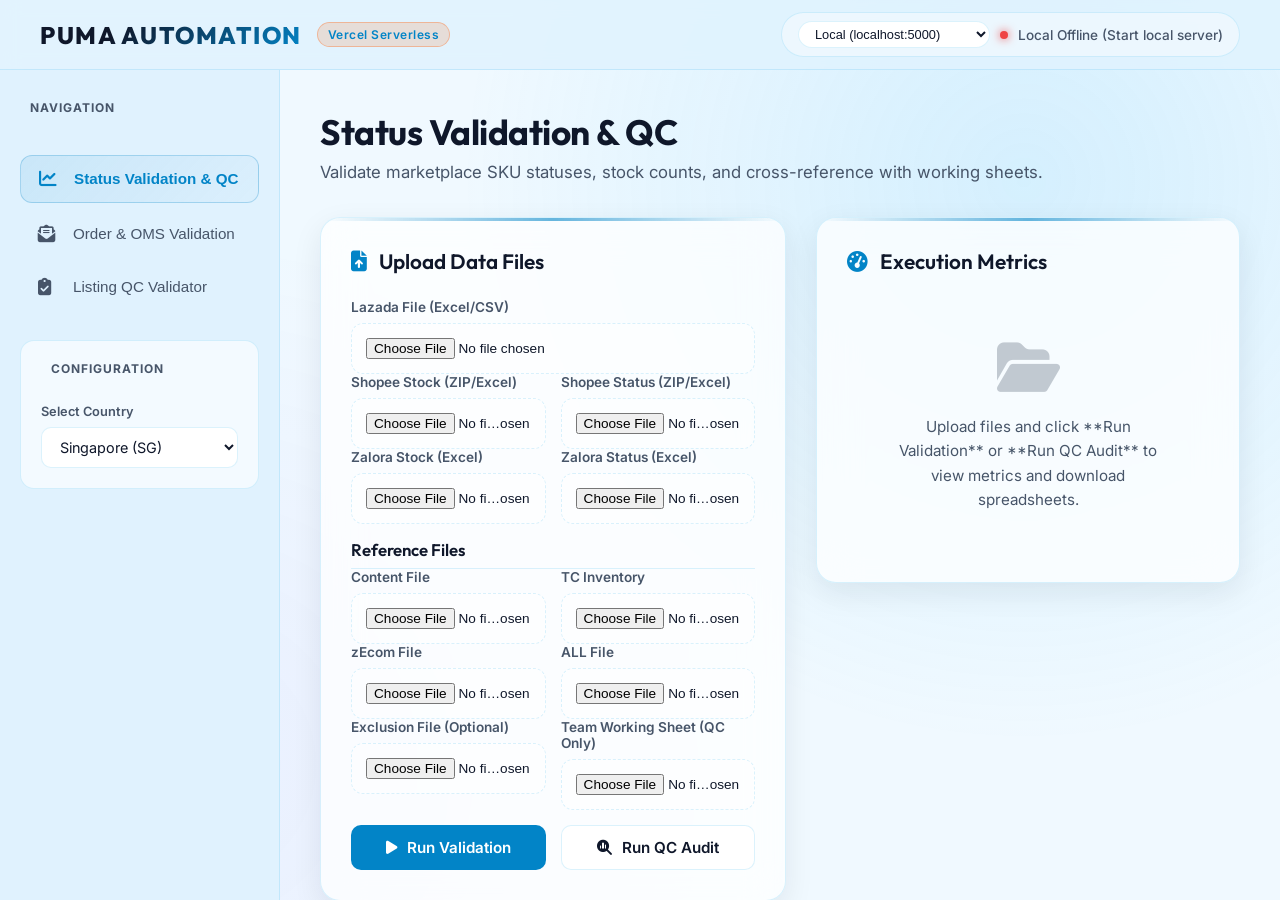
==== commit 42490e03: "Update theme to premium light sky blue" ====
--- a/public/index.html
+++ b/public/index.html
@@ -18,7 +18,7 @@
             <span class="badge">Vercel Serverless</span>
         </div>
         <div class="header-status" style="display: flex; align-items: center; gap: 10px;">
-            <select id="backend-select" style="background: #131317; color: #f3f4f6; border: 1px solid rgba(255, 255, 255, 0.08); border-radius: 20px; padding: 4px 12px; font-size: 0.8rem; font-weight: 500; cursor: pointer; outline: none;">
+            <select id="backend-select" style="background: var(--bg-input); color: var(--text-main); border: 1px solid var(--border-color); border-radius: 20px; padding: 4px 12px; font-size: 0.8rem; font-weight: 500; cursor: pointer; outline: none;">
                 <option value="cloud">Cloud (Vercel Serverless)</option>
                 <option value="local">Local (localhost:5000)</option>
             </select>
--- a/public/styles.css
+++ b/public/styles.css
@@ -1,31 +1,40 @@
 /* PUMA AUTOMATION SUITE PREMIUM DARK STYLING */
 
 :root {
-    --bg-main: #0c0c0e;
-    --bg-sidebar: #131317;
-    --bg-card: rgba(25, 25, 32, 0.65);
-    --border-color: rgba(255, 255, 255, 0.08);
-    --text-main: #f3f4f6;
-    --text-muted: #9ca3af;
-    --primary-color: #ff5900; /* PUMA ORANGE */
-    --primary-hover: #ff7224;
-    --accent-glow: rgba(255, 89, 0, 0.15);
+    --bg-main: #f0f9ff;
+    --bg-sidebar: #e0f2fe;
+    --bg-card: rgba(255, 255, 255, 0.75);
+    --border-color: rgba(14, 165, 233, 0.15);
+    --text-main: #0f172a;
+    --text-muted: #475569;
+    --primary-color: #0284c7; /* PREMIUM SKY BLUE */
+    --primary-hover: #0369a1;
+    --accent-glow: rgba(56, 189, 248, 0.15);
     
-    --green-bg: rgba(16, 185, 129, 0.1);
-    --green-text: #34d399;
+    --green-bg: rgba(16, 185, 129, 0.08);
+    --green-text: #059669;
     --green-border: rgba(16, 185, 129, 0.2);
     
-    --red-bg: rgba(239, 68, 68, 0.1);
-    --red-text: #f87171;
+    --red-bg: rgba(239, 68, 68, 0.08);
+    --red-text: #dc2626;
     --red-border: rgba(239, 68, 68, 0.2);
     
-    --yellow-bg: rgba(245, 158, 11, 0.1);
-    --yellow-text: #fbbf24;
+    --yellow-bg: rgba(245, 158, 11, 0.08);
+    --yellow-text: #d97706;
     --yellow-border: rgba(245, 158, 11, 0.2);
     
-    --purple-bg: rgba(139, 92, 246, 0.1);
-    --purple-text: #a78bfa;
+    --purple-bg: rgba(139, 92, 246, 0.08);
+    --purple-text: #7c3aed;
     --purple-border: rgba(139, 92, 246, 0.2);
+
+    /* Form and component specific themes */
+    --bg-header: rgba(224, 242, 254, 0.85);
+    --bg-input: #ffffff;
+    --bg-panel: rgba(255, 255, 255, 0.6);
+    --bg-table-header: #f8fafc;
+    --card-shadow: 0 10px 30px rgba(15, 23, 42, 0.08);
+    --btn-secondary-bg: #ffffff;
+    --btn-secondary-hover: #f1f5f9;
 }
 
 * {
@@ -52,15 +61,15 @@
     height: 100%;
     z-index: -1;
     background-image: 
-        radial-gradient(circle at 80% 20%, var(--accent-glow) 0%, transparent 40%),
-        radial-gradient(circle at 15% 85%, rgba(139, 92, 246, 0.08) 0%, transparent 35%);
+        radial-gradient(circle at 80% 20%, var(--accent-glow) 0%, transparent 45%),
+        radial-gradient(circle at 15% 85%, rgba(139, 92, 246, 0.06) 0%, transparent 40%);
     pointer-events: none;
 }
 
 /* Top Header */
 .main-header {
     height: 70px;
-    background-color: rgba(19, 19, 23, 0.85);
+    background-color: var(--bg-header);
     backdrop-filter: blur(10px);
     border-bottom: 1px solid var(--border-color);
     display: flex;
@@ -83,7 +92,7 @@
     font-size: 1.5rem;
     font-weight: 800;
     letter-spacing: 1.5px;
-    background: linear-gradient(135deg, #ffffff 30%, var(--primary-color) 100%);
+    background: linear-gradient(135deg, var(--text-main) 30%, var(--primary-color) 100%);
     -webkit-background-clip: text;
     -webkit-text-fill-color: transparent;
 }
@@ -103,7 +112,7 @@
     display: flex;
     align-items: center;
     gap: 10px;
-    background-color: rgba(255, 255, 255, 0.03);
+    background-color: rgba(255, 255, 255, 0.4);
     border: 1px solid var(--border-color);
     padding: 8px 16px;
     border-radius: 30px;
@@ -187,20 +196,20 @@
 }
 
 .nav-btn:hover {
-    background-color: rgba(255, 255, 255, 0.03);
+    background-color: rgba(0, 0, 0, 0.03);
     color: var(--text-main);
 }
 
 .nav-btn.active {
-    background: linear-gradient(135deg, rgba(255, 89, 0, 0.12) 0%, rgba(255, 89, 0, 0.03) 100%);
-    border: 1px solid rgba(255, 89, 0, 0.25);
+    background: linear-gradient(135deg, rgba(2, 132, 199, 0.1) 0%, rgba(2, 132, 199, 0.02) 100%);
+    border: 1px solid rgba(2, 132, 199, 0.25);
     color: var(--primary-color);
     font-weight: 600;
 }
 
 /* Sidebar configurations and inputs */
 .context-panel {
-    background-color: rgba(255, 255, 255, 0.02);
+    background-color: var(--bg-panel);
     border: 1px solid var(--border-color);
     border-radius: 14px;
     padding: 20px;
@@ -224,7 +233,7 @@
 }
 
 .form-select, .form-input {
-    background-color: #1a1a22;
+    background-color: var(--bg-input);
     border: 1px solid var(--border-color);
     border-radius: 10px;
     color: var(--text-main);
@@ -246,7 +255,7 @@
 
 .radio-group {
     display: flex;
-    background-color: #1a1a22;
+    background-color: var(--bg-input);
     border: 1px solid var(--border-color);
     border-radius: 10px;
     padding: 4px;
@@ -281,8 +290,8 @@
 }
 
 .radio-label:has(input:checked) {
-    background-color: rgba(255, 89, 0, 0.15);
-    border: 1px solid rgba(255, 89, 0, 0.2);
+    background-color: rgba(2, 132, 199, 0.12);
+    border: 1px solid rgba(2, 132, 199, 0.2);
 }
 
 /* Main content and Page headers */
@@ -324,7 +333,7 @@
     border: 1px solid var(--border-color);
     border-radius: 20px;
     padding: 30px;
-    box-shadow: 0 10px 30px rgba(0, 0, 0, 0.25);
+    box-shadow: var(--card-shadow);
     display: flex;
     flex-direction: column;
     gap: 25px;
@@ -350,7 +359,7 @@
     display: flex;
     align-items: center;
     gap: 12px;
-    color: #ffffff;
+    color: var(--text-main);
 }
 
 .card-title i {
@@ -376,7 +385,7 @@
 }
 
 .file-input {
-    background-color: rgba(255, 255, 255, 0.02);
+    background-color: rgba(255, 255, 255, 0.4);
     border: 1px dashed var(--border-color);
     border-radius: 12px;
     color: var(--text-main);
@@ -389,8 +398,8 @@
 }
 
 .file-input:hover {
-    border-color: rgba(255, 89, 0, 0.4);
-    background-color: rgba(255, 89, 0, 0.01);
+    border-color: rgba(2, 132, 199, 0.4);
+    background-color: rgba(2, 132, 199, 0.02);
 }
 
 .file-uploader-grid {
@@ -433,19 +442,19 @@
 
 .primary-btn:hover {
     background-color: var(--primary-hover);
-    box-shadow: 0 0 15px rgba(255, 89, 0, 0.35);
+    box-shadow: 0 0 15px rgba(2, 132, 199, 0.3);
     transform: translateY(-1px);
 }
 
 .secondary-btn {
-    background-color: rgba(255, 255, 255, 0.05);
+    background-color: var(--btn-secondary-bg);
     color: var(--text-main);
     border: 1px solid var(--border-color);
 }
-
+ 
 .secondary-btn:hover {
-    background-color: rgba(255, 255, 255, 0.08);
-    border-color: rgba(255, 255, 255, 0.2);
+    background-color: var(--btn-secondary-hover);
+    border-color: rgba(0, 0, 0, 0.15);
 }
 
 .download-btn {
@@ -510,7 +519,7 @@
 .spinner {
     width: 50px;
     height: 50px;
-    border: 3px solid rgba(255, 89, 0, 0.1);
+    border: 3px solid rgba(2, 132, 199, 0.1);
     border-radius: 50%;
     border-top-color: var(--primary-color);
     animation: spin 1s linear infinite;
@@ -524,7 +533,7 @@
 .warning-tip {
     font-size: 0.8rem;
     color: var(--text-muted);
-    background-color: rgba(255, 255, 255, 0.02);
+    background-color: var(--bg-panel);
     border: 1px solid var(--border-color);
     padding: 6px 12px;
     border-radius: 20px;
@@ -547,7 +556,7 @@
 }
 
 .metric-card {
-    background-color: rgba(255, 255, 255, 0.02);
+    background-color: var(--bg-input);
     border: 1px solid var(--border-color);
     padding: 16px;
     border-radius: 12px;
@@ -598,7 +607,7 @@
 }
 
 .download-box {
-    background: linear-gradient(135deg, rgba(255, 255, 255, 0.02) 0%, rgba(255, 255, 255, 0.005) 100%);
+    background: linear-gradient(135deg, rgba(255, 255, 255, 0.6) 0%, rgba(255, 255, 255, 0.3) 100%);
     border: 1px solid var(--border-color);
     border-radius: 16px;
     padding: 20px;
@@ -619,7 +628,7 @@
     border: 1px solid var(--border-color);
     border-radius: 12px;
     overflow: auto;
-    background-color: rgba(0, 0, 0, 0.15);
+    background-color: rgba(255, 255, 255, 0.4);
     max-height: 350px;
 }
 
@@ -640,7 +649,7 @@
 }
 
 .data-table th {
-    background-color: rgba(255, 255, 255, 0.03);
+    background-color: var(--bg-table-header);
     color: var(--text-muted);
     font-weight: 600;
     position: sticky;
@@ -649,7 +658,7 @@
 }
 
 .data-table tbody tr:hover {
-    background-color: rgba(255, 255, 255, 0.01);
+    background-color: rgba(0, 0, 0, 0.015);
 }
 
 /* Custom Checklist Table */
@@ -666,7 +675,7 @@
 }
 
 .qc-checklist-table th {
-    background-color: rgba(255, 255, 255, 0.03);
+    background-color: var(--bg-table-header);
     color: var(--text-muted);
     font-weight: 600;
 }
@@ -696,7 +705,7 @@
     border: 1px solid var(--border-color);
     border-radius: 12px;
     overflow: hidden;
-    background-color: rgba(255, 255, 255, 0.01);
+    background-color: var(--bg-panel);
     margin-top: 15px;
 }
 
@@ -727,7 +736,7 @@
     display: flex;
     flex-direction: column;
     gap: 15px;
-    background-color: rgba(0, 0, 0, 0.1);
+    background-color: rgba(0, 0, 0, 0.02);
     animation: slideDown 0.2s ease-out;
 }
 
@@ -755,7 +764,7 @@
     border: 1px solid var(--border-color);
     border-radius: 12px;
     overflow: hidden;
-    background-color: rgba(255, 255, 255, 0.01);
+    background-color: var(--bg-panel);
 }
 
 .collapsible-header {
@@ -779,7 +788,7 @@
     display: flex;
     flex-direction: column;
     gap: 12px;
-    background-color: rgba(0, 0, 0, 0.1);
+    background-color: rgba(0, 0, 0, 0.02);
 }
 
 /* Seller Email communication rows */
@@ -798,7 +807,7 @@
     border: 1px solid var(--border-color);
     border-radius: 12px;
     padding: 10px;
-    background-color: rgba(0, 0, 0, 0.1);
+    background-color: rgba(255, 255, 255, 0.4);
 }
 
 .seller-item-row {
@@ -806,7 +815,7 @@
     grid-template-columns: 2fr 1fr 3fr 1.5fr;
     align-items: center;
     gap: 15px;
-    background-color: rgba(255, 255, 255, 0.02);
+    background-color: var(--bg-input);
     border: 1px solid var(--border-color);
     border-radius: 8px;
     padding: 8px 12px;
@@ -823,7 +832,7 @@
 }
 
 .seller-email-input {
-    background-color: #1a1a22;
+    background-color: var(--bg-input);
     border: 1px solid var(--border-color);
     border-radius: 6px;
     color: var(--text-main);
@@ -892,9 +901,9 @@
     background: transparent;
 }
 ::-webkit-scrollbar-thumb {
-    background: rgba(255, 255, 255, 0.1);
+    background: rgba(0, 0, 0, 0.08);
     border-radius: 10px;
 }
 ::-webkit-scrollbar-thumb:hover {
-    background: rgba(255, 89, 0, 0.4);
-}
+    background: rgba(2, 132, 199, 0.4);
+}
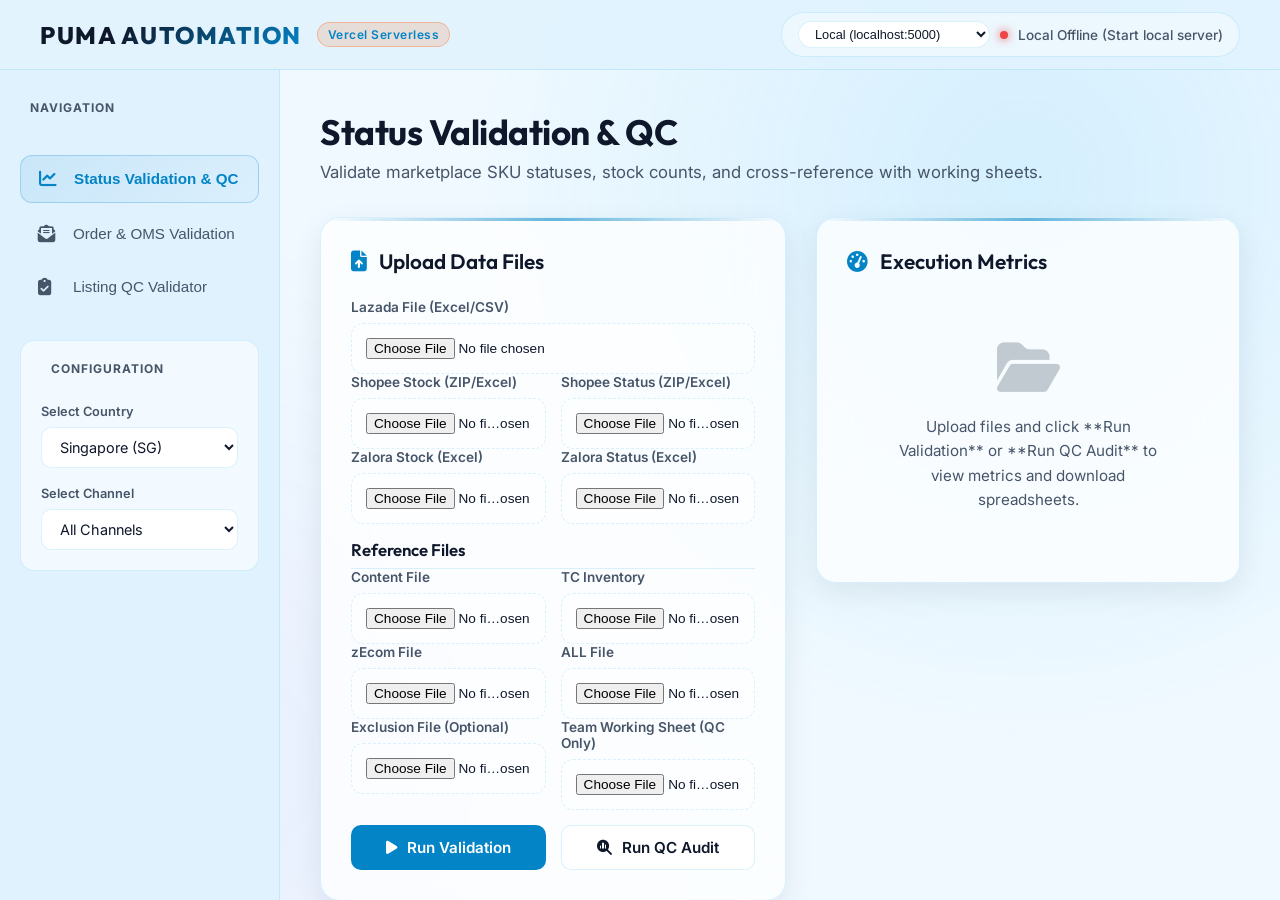
==== commit 34385d74: "Implement SKU length filter, TC Status fallback, raw ecom mapping, select channel dropdown, and vect" ====
--- a/public/index.html
+++ b/public/index.html
@@ -61,6 +61,16 @@
                             <option value="PH">Philippines (PH)</option>
                         </select>
                     </div>
+                    <div class="form-group">
+                        <label for="status-channel">Select Channel</label>
+                        <select id="status-channel" class="form-select">
+                            <option value="all">All Channels</option>
+                            <option value="lazada">Lazada</option>
+                            <option value="shopee">Shopee</option>
+                            <option value="zalora">Zalora</option>
+                            <option value="tiktok" id="status-channel-tiktok-opt" style="display: none;">TikTok</option>
+                        </select>
+                    </div>
                 </div>
 
                 <!-- Order Validation Sidebar Config -->
@@ -130,13 +140,13 @@
                         <h2 class="card-title"><i class="fa-solid fa-file-arrow-up"></i> Upload Data Files</h2>
                         <form id="status-val-form" class="upload-form">
                             <!-- Lazada -->
-                            <div class="file-uploader-box">
+                            <div class="file-uploader-box" id="sv-lazada-wrapper">
                                 <label class="file-label">Lazada File (Excel/CSV)</label>
                                 <input type="file" id="sv-laz" class="file-input">
                             </div>
                             
                             <!-- Shopee -->
-                            <div class="file-uploader-grid">
+                            <div class="file-uploader-grid" id="sv-shopee-wrapper">
                                 <div class="file-uploader-box">
                                     <label class="file-label">Shopee Stock (ZIP/Excel)</label>
                                     <input type="file" id="sv-sh-stk" class="file-input">
@@ -148,7 +158,7 @@
                             </div>
 
                             <!-- Zalora -->
-                            <div class="file-uploader-grid">
+                            <div class="file-uploader-grid" id="sv-zalora-wrapper">
                                 <div class="file-uploader-box">
                                     <label class="file-label">Zalora Stock (Excel)</label>
                                     <input type="file" id="sv-zal-stk" class="file-input">
